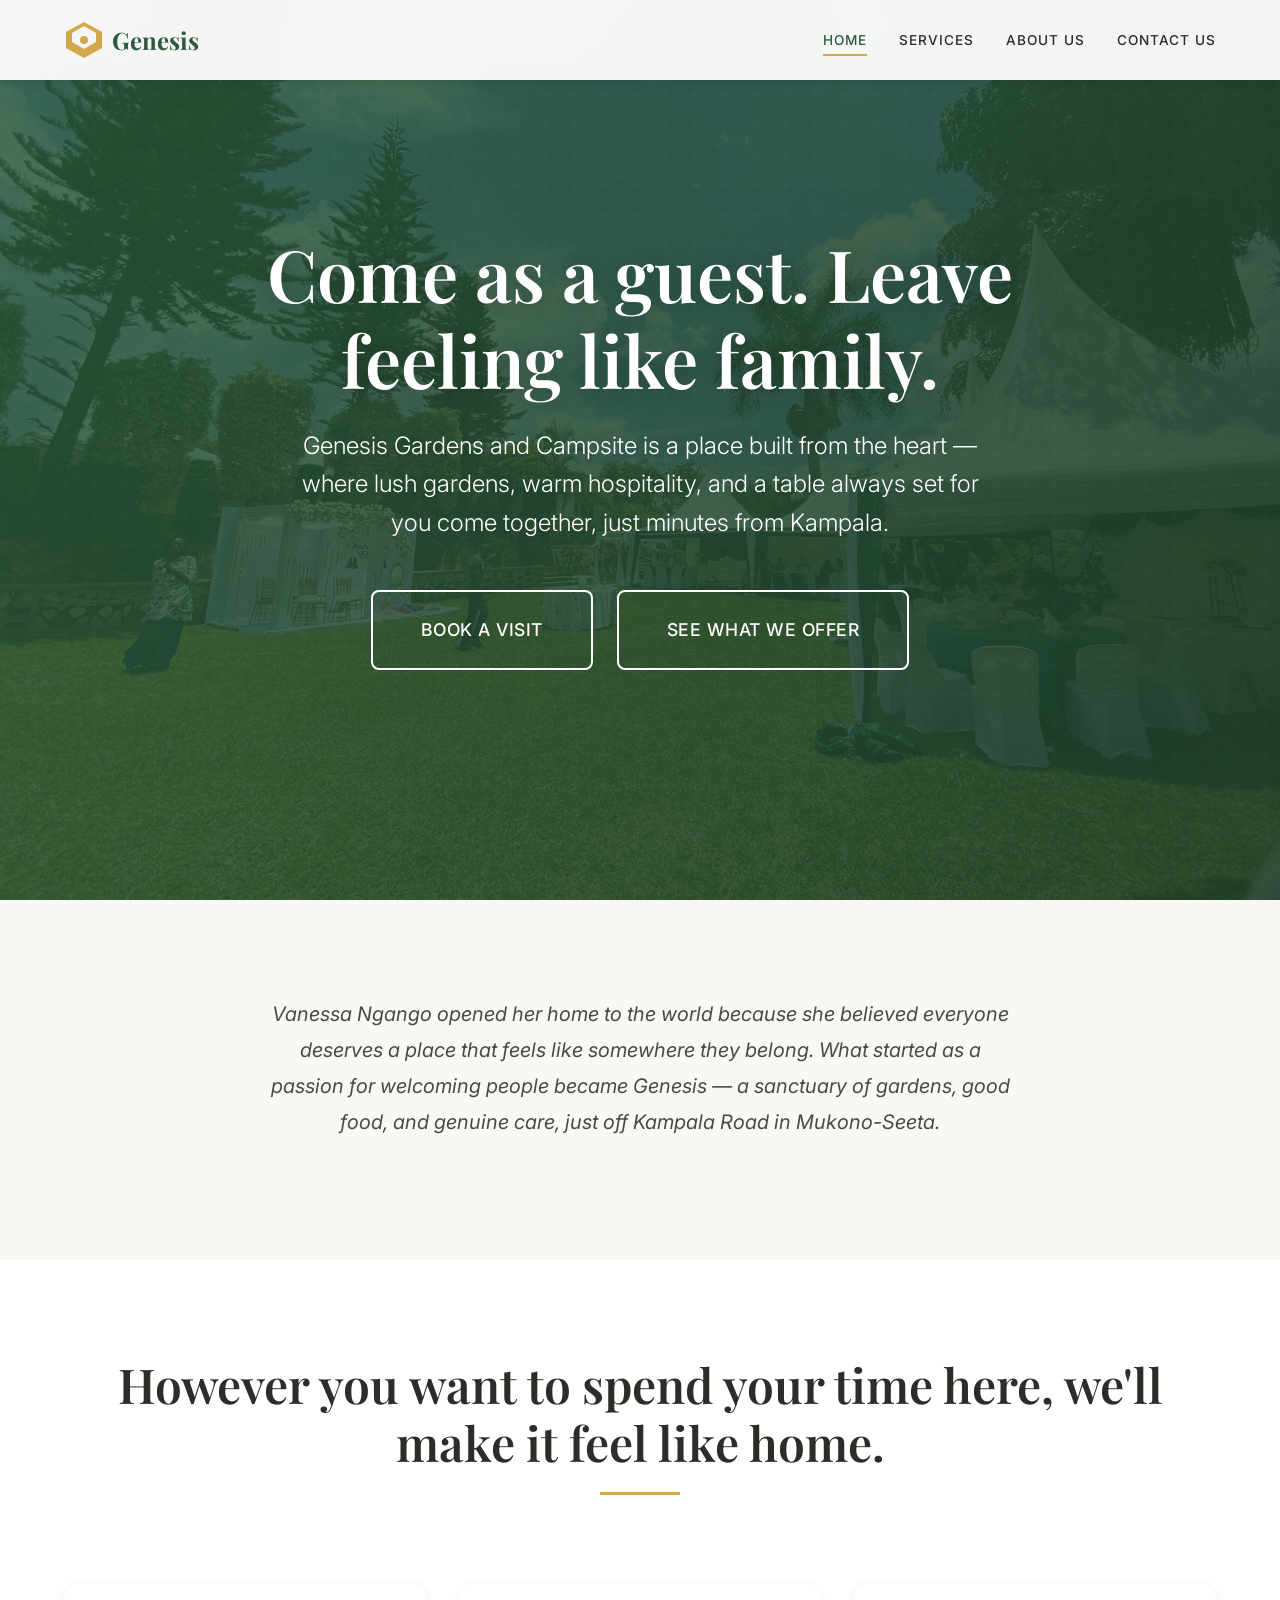
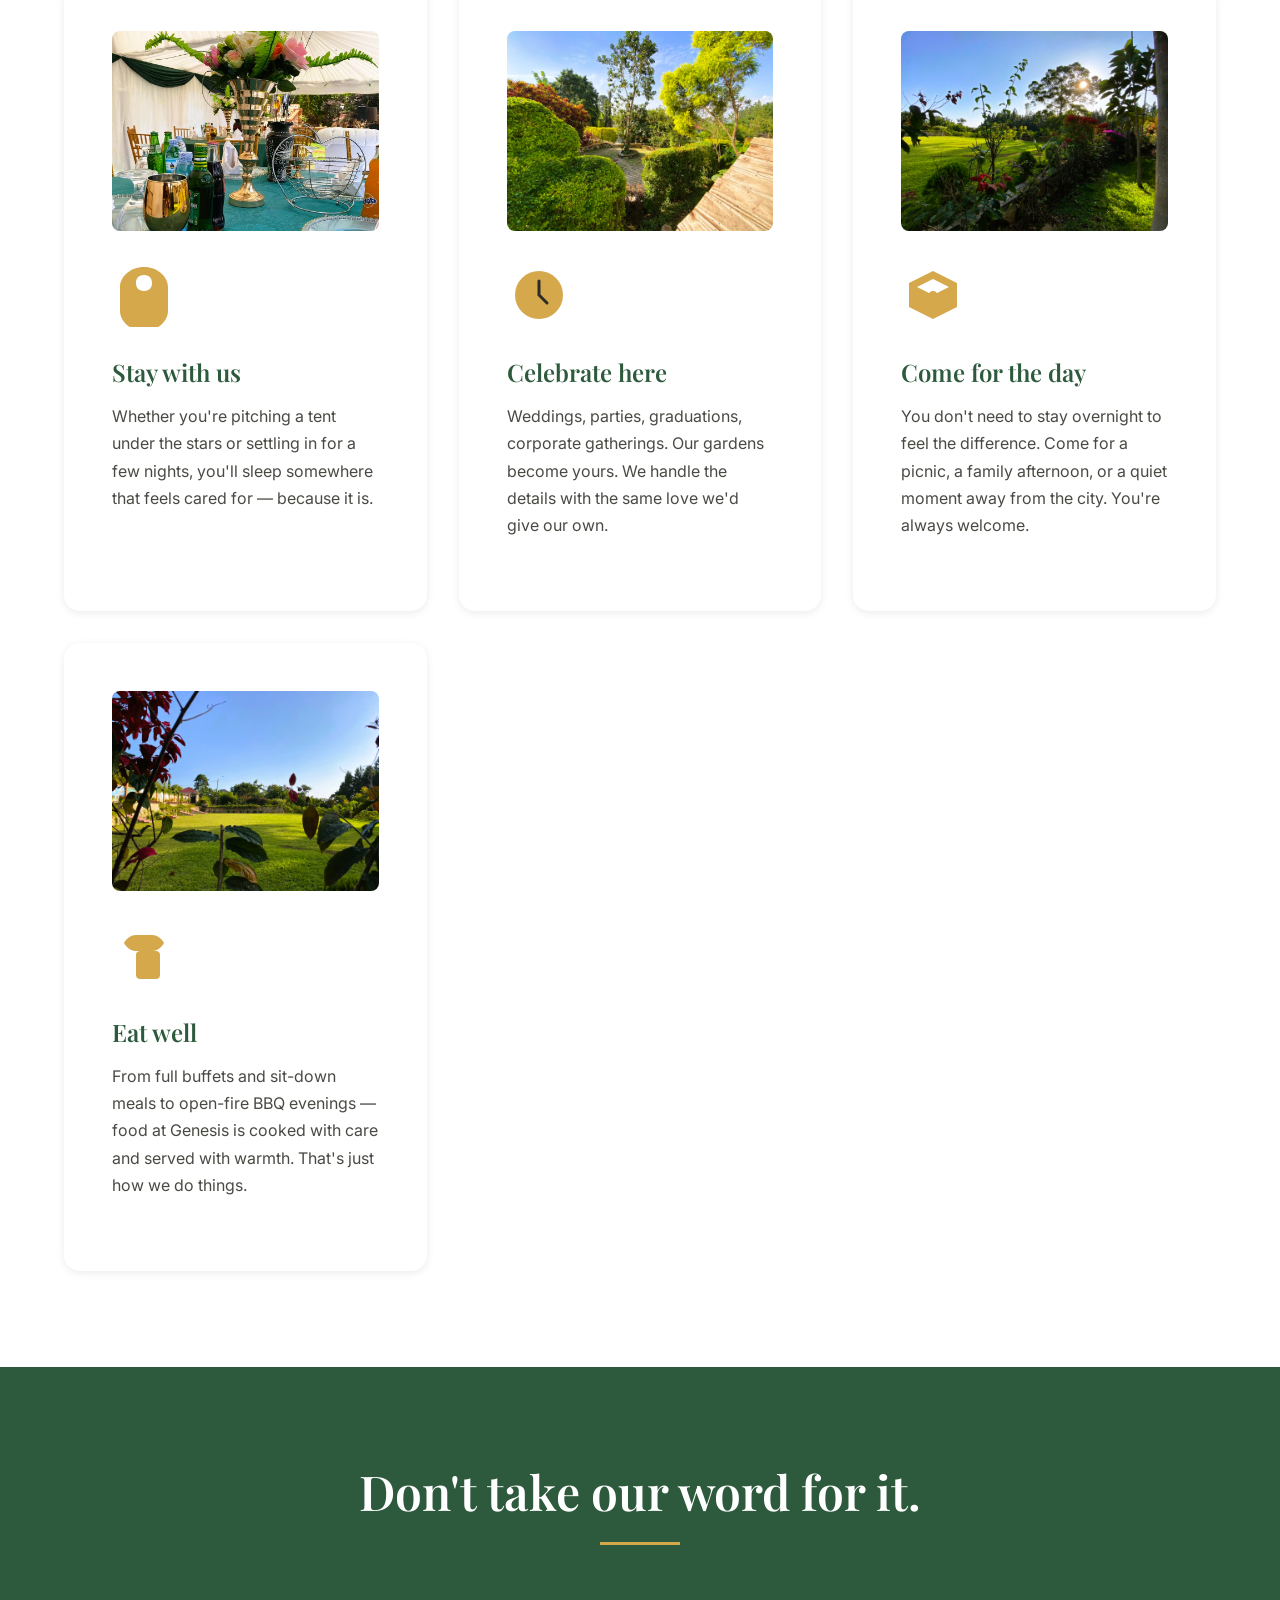
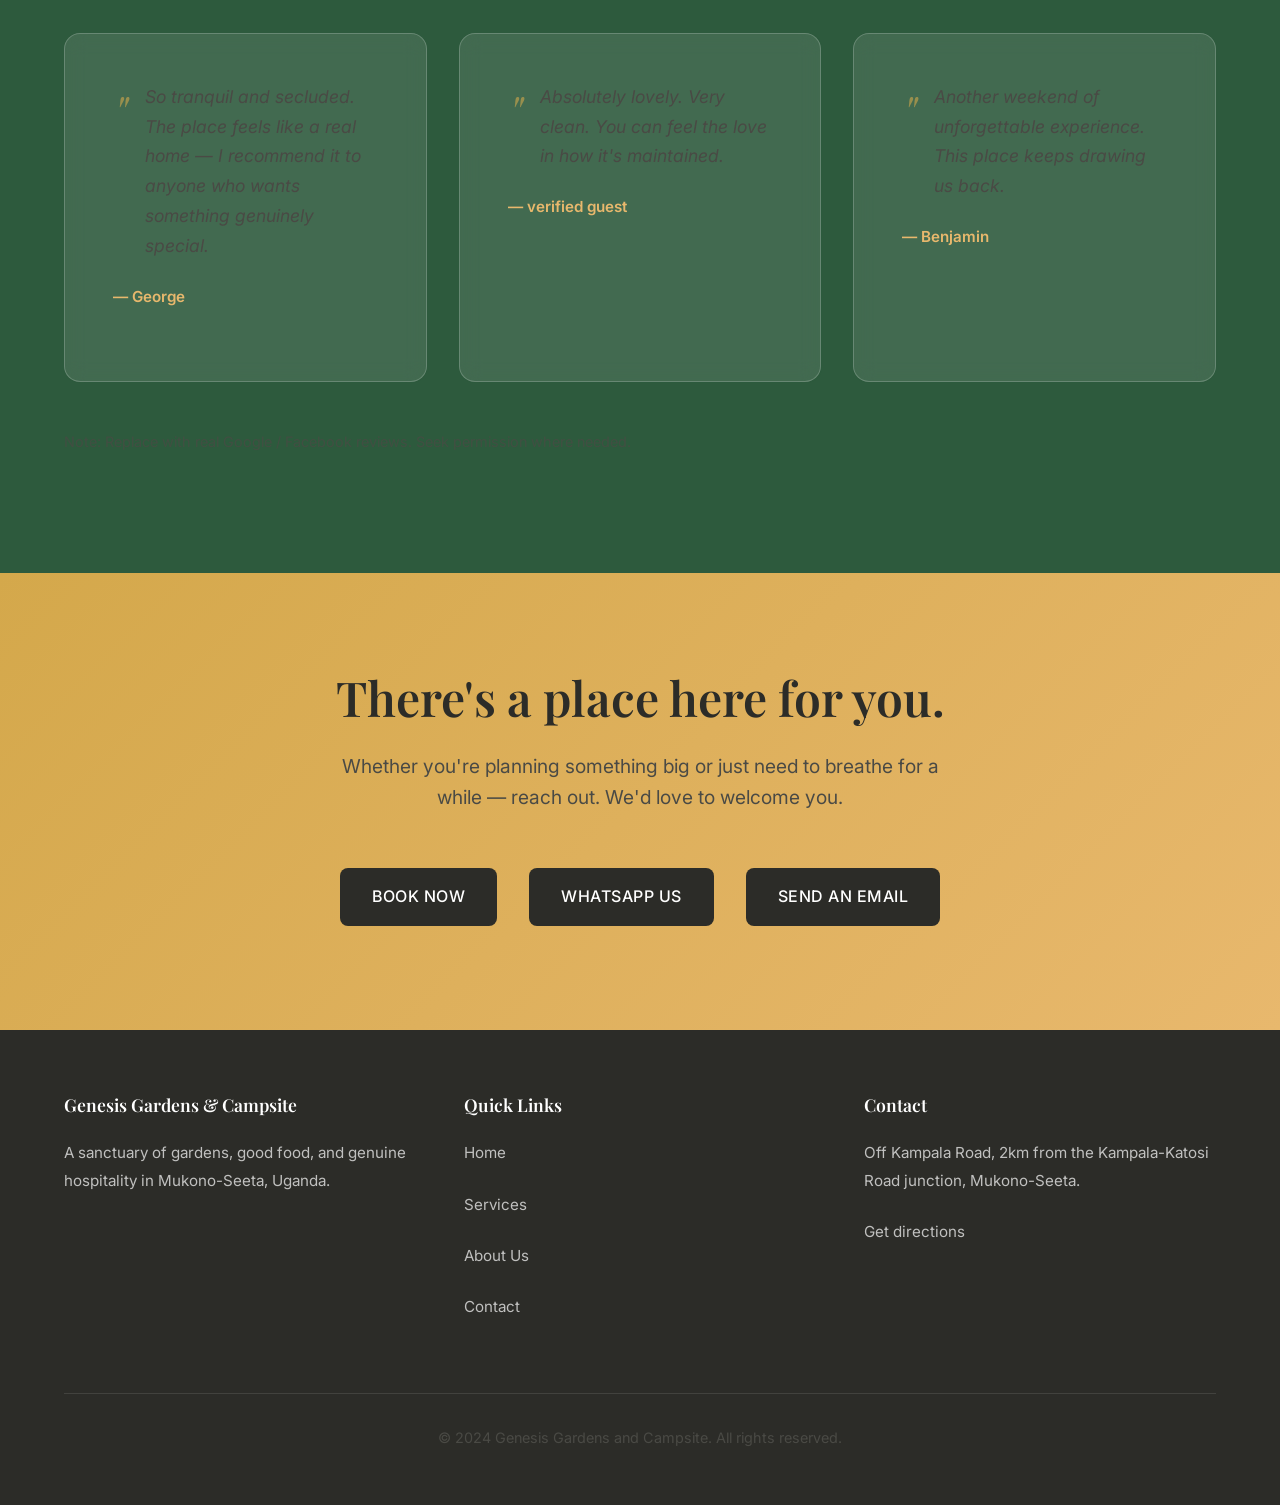
==== index.html @ 187052ef "Initial commit: Genesis Gardens website" ====
<!DOCTYPE html>
<html lang="en">
<head>
  <meta charset="UTF-8">
  <meta name="viewport" content="width=device-width, initial-scale=1.0">
  <meta name="description" content="Genesis Gardens and Campsite - A sanctuary of gardens, good food, and genuine hospitality in Mukono-Seeta, Uganda. Book camping, events, day visits, and catering.">
  <meta name="keywords" content="campsite, gardens, Uganda, Mukono, events, wedding venue, camping, day visits, catering">
  <title>Genesis Gardens and Campsite - Mukono-Seeta, Uganda</title>
  
  <!-- Google Fonts -->
  <link rel="preconnect" href="https://fonts.googleapis.com">
  <link rel="preconnect" href="https://fonts.gstatic.com" crossorigin>
  <link href="https://fonts.googleapis.com/css2?family=Inter:wght@300;400;500;600;700&family=Playfair+Display:wght@400;500;600;700&display=swap" rel="stylesheet">
  
  <!-- Stylesheets -->
  <link rel="stylesheet" href="styles.css">
</head>
<body>
  <!-- Navigation -->
  <nav class="navbar">
    <div class="container">
      <a href="index.html" class="logo">
        <svg class="logo-icon" viewBox="0 0 40 40" xmlns="http://www.w3.org/2000/svg">
          <path d="M20 2L2 12v16l18 10 18-10V12L20 2zm0 4l12 7v9l-12 7-12-7v-9l12-7z"/>
          <circle cx="20" cy="20" r="4"/>
        </svg>
        Genesis
      </a>
      
      <button class="mobile-menu-toggle" aria-label="Toggle menu">
        <span></span>
        <span></span>
        <span></span>
      </button>
      
      <ul class="nav-menu">
        <li><a href="index.html" class="nav-link active">Home</a></li>
        <li><a href="services.html" class="nav-link">Services</a></li>
        <li><a href="about.html" class="nav-link">About Us</a></li>
        <li><a href="contact.html" class="nav-link">Contact Us</a></li>
      </ul>
    </div>
  </nav>

    <!-- Hero Section -->
  <section class="hero">
    <div class="hero-bg-image" style="position: absolute; top: 0; left: 0; right: 0; bottom: 0; background: linear-gradient(135deg, rgba(45, 90, 61, 0.85) 0%, rgba(30, 61, 42, 0.9) 100%), url('WhatsApp-Image-2023-01-08-at-12.52.32.jpg') center/cover no-repeat; z-index: 0;"></div>
    <div class="hero-content">
      <h1 class="hero-headline">Come as a guest. Leave feeling like family.</h1>
      <p class="hero-subheadline">Genesis Gardens and Campsite is a place built from the heart — where lush gardens, warm hospitality, and a table always set for you come together, just minutes from Kampala.</p>
      <div class="hero-cta">
        <a href="contact.html" class="btn btn-outline btn-lg">Book a visit</a>
        <a href="services.html" class="btn btn-outline btn-lg">See what we offer</a>
      </div>
    </div>
  </section>

  <!-- About Section (Homepage One-liner) -->
  <section class="section">
    <div class="container container-narrow text-center">
      <p class="lead" style="font-size: 1.25rem; line-height: 1.8; color: var(--dark-gray); font-style: italic;">
        Vanessa Ngango opened her home to the world because she believed everyone deserves a place that feels like somewhere they belong. What started as a passion for welcoming people became Genesis — a sanctuary of gardens, good food, and genuine care, just off Kampala Road in Mukono-Seeta.
      </p>
    </div>
  </section>

  <!-- Services Snapshot -->
  <section class="section section-alt">
    <div class="container">
      <div class="section-heading">
        <h2>However you want to spend your time here, we'll make it feel like home.</h2>
      </div>
      
      <div class="services-grid" style="display: grid; grid-template-columns: repeat(auto-fit, minmax(280px, 1fr)); gap: var(--space-lg); margin-top: var(--space-2xl);">
        <!-- Service Card 1 -->
        <div class="card">
          <img src="WhatsApp-Image-2023-01-08-at-12.52.33.jpg" alt="Camping accommodation at Genesis Gardens" style="width: 100%; height: 200px; object-fit: cover; border-radius: var(--radius-md); margin-bottom: var(--space-md);">
          <svg class="card-icon" viewBox="0 0 64 64" xmlns="http://www.w3.org/2000/svg">
            <path d="M32 4C18 4 8 14 8 24v24c0 10 10 20 24 20s24-10 24-20V24c0-10-10-20-24-20zm0 8c6 0 8 4 8 8s-2 8-8 8-8-4-8-8 2-8 8-8z"/>
            <path d="M20 44h24v4H20z"/>
          </svg>
          <h3 class="card-title">Stay with us</h3>
          <p class="card-text">Whether you're pitching a tent under the stars or settling in for a few nights, you'll sleep somewhere that feels cared for — because it is.</p>
        </div>
        
        <!-- Service Card 2 -->
        <div class="card">
          <img src="WhatsApp-Image-2023-01-08-at-13.04.06.jpg" alt="Events and celebrations at Genesis Gardens" style="width: 100%; height: 200px; object-fit: cover; border-radius: var(--radius-md); margin-bottom: var(--space-md);">
          <svg class="card-icon" viewBox="0 0 64 64" xmlns="http://www.w3.org/2000/svg">
            <circle cx="32" cy="32" r="24"/>
            <path d="M32 18v14l8 8" stroke="currentColor" stroke-width="3" fill="none" stroke-linecap="round"/>
          </svg>
          <h3 class="card-title">Celebrate here</h3>
          <p class="card-text">Weddings, parties, graduations, corporate gatherings. Our gardens become yours. We handle the details with the same love we'd give our own.</p>
        </div>
        
        <!-- Service Card 3 -->
        <div class="card">
          <img src="WhatsApp-Image-2023-01-08-at-13.04.17.jpg" alt="Day visits and picnics at Genesis Gardens" style="width: 100%; height: 200px; object-fit: cover; border-radius: var(--radius-md); margin-bottom: var(--space-md);">
          <svg class="card-icon" viewBox="0 0 64 64" xmlns="http://www.w3.org/2000/svg">
            <path d="M32 8L8 20v24l24 12 24-12V20L32 8zm0 8l16 8-16 8-16-8 16-8z"/>
            <circle cx="32" cy="32" r="4"/>
          </svg>
          <h3 class="card-title">Come for the day</h3>
          <p class="card-text">You don't need to stay overnight to feel the difference. Come for a picnic, a family afternoon, or a quiet moment away from the city. You're always welcome.</p>
        </div>
        
        <!-- Service Card 4 -->
        <div class="card">
          <img src="WhatsApp-Image-2023-01-08-at-13.04.18.jpg" alt="Catering and dining at Genesis Gardens" style="width: 100%; height: 200px; object-fit: cover; border-radius: var(--radius-md); margin-bottom: var(--space-md);">
          <svg class="card-icon" viewBox="0 0 64 64" xmlns="http://www.w3.org/2000/svg">
            <path d="M40 12H24c-8 0-12 8-12 8s4 8 12 8h16c8 0 12-8 12-8s-4-8-12-8z"/>
            <path d="M24 32v20c0 4 4 4 4 4h16c4 0 4-4 4-4V32c0-4-4-4-4-4H28c-4 0-4 4-4 4z"/>
          </svg>
          <h3 class="card-title">Eat well</h3>
          <p class="card-text">From full buffets and sit-down meals to open-fire BBQ evenings — food at Genesis is cooked with care and served with warmth. That's just how we do things.</p>
        </div>
      </div>
    </div>
  </section>

  <!-- Social Proof / Testimonials -->
  <section class="section testimonials">
    <div class="container">
      <div class="section-heading">
        <h2>Don't take our word for it.</h2>
      </div>
      
      <div class="testimonials-grid">
        <div class="testimonial-card">
          <p class="testimonial-text">So tranquil and secluded. The place feels like a real home — I recommend it to anyone who wants something genuinely special.</p>
          <p class="testimonial-author">— George</p>
        </div>
        
        <div class="testimonial-card">
          <p class="testimonial-text">Absolutely lovely. Very clean. You can feel the love in how it's maintained.</p>
          <p class="testimonial-author">— verified guest</p>
        </div>
        
        <div class="testimonial-card">
          <p class="testimonial-text">Another weekend of unforgettable experience. This place keeps drawing us back.</p>
          <p class="testimonial-author">— Benjamin</p>
        </div>
      </div>
      
      <p style="margin-top: var(--space-xl); font-size: 0.9rem; opacity: 0.7;">Note: Replace with real Google / Facebook reviews. Seek permission where needed.</p>
    </div>
  </section>

  <!-- Bottom CTA -->
  <section class="cta-banner">
    <div class="container container-narrow">
      <h2>There's a place here for you.</h2>
      <p>Whether you're planning something big or just need to breathe for a while — reach out. We'd love to welcome you.</p>
      <div class="btn-group">
        <a href="contact.html" class="btn">Book now</a>
        <a href="contact.html" class="btn">WhatsApp us</a>
        <a href="contact.html" class="btn">Send an email</a>
      </div>
    </div>
  </section>

  <!-- Footer -->
  <footer class="footer">
    <div class="container">
      <div class="footer-content">
        <div class="footer-section">
          <h4>Genesis Gardens & Campsite</h4>
          <p>A sanctuary of gardens, good food, and genuine hospitality in Mukono-Seeta, Uganda.</p>
        </div>
        
        <div class="footer-section">
          <h4>Quick Links</h4>
          <p><a href="index.html">Home</a></p>
          <p><a href="services.html">Services</a></p>
          <p><a href="about.html">About Us</a></p>
          <p><a href="contact.html">Contact</a></p>
        </div>
        
        <div class="footer-section">
          <h4>Contact</h4>
          <p>Off Kampala Road, 2km from the Kampala-Katosi Road junction, Mukono-Seeta.</p>
          <p><a href="contact.html">Get directions</a></p>
        </div>
      </div>
      
      <div class="footer-bottom">
        <p>&copy; 2024 Genesis Gardens and Campsite. All rights reserved.</p>
      </div>
    </div>
  </footer>

  <!-- JavaScript -->
  <script src="script.js"></script>
</body>
</html>
---- styles.css ----
/* ==========================================
   GENESIS GARDENS & CAMPSITE
   Main Stylesheet - Nature-Inspired Design
   ========================================== */

/* CSS Variables - Design System */
:root {
  /* Primary Colors - Nature Palette */
  --primary-green: #2d5a3d;
  --primary-green-light: #3a7a52;
  --primary-green-dark: #1e3d2a;
  --accent-gold: #d4a84b;
  --accent-warm: #e8b86d;
  --accent-cream: #f5f0e8;
  
  /* Neutrals */
  --white: #ffffff;
  --off-white: #faf8f5;
  --light-gray: #e8e4df;
  --medium-gray: #9a9590;
  --dark-gray: #4a4a45;
  --charcoal: #2c2c28;
  --black: #1a1a18;
  
  /* Typography */
  --font-primary: 'Playfair Display', Georgia, serif;
  --font-secondary: 'Inter', -apple-system, sans-serif;
  
  /* Spacing */
  --space-xs: 0.5rem;
  --space-sm: 1rem;
  --space-md: 1.5rem;
  --space-lg: 2rem;
  --space-xl: 3rem;
  --space-2xl: 4rem;
  --space-3xl: 6rem;
  
  /* Transitions */
  --transition-fast: 0.2s ease;
  --transition-normal: 0.3s ease;
  --transition-slow: 0.5s ease;
  
  /* Shadows */
  --shadow-sm: 0 2px 8px rgba(0,0,0,0.08);
  --shadow-md: 0 4px 20px rgba(0,0,0,0.1);
  --shadow-lg: 0 8px 40px rgba(0,0,0,0.12);
  
  /* Border Radius */
  --radius-sm: 4px;
  --radius-md: 8px;
  --radius-lg: 16px;
  --radius-xl: 24px;
}

/* Reset & Base Styles */
*, *::before, *::after {
  box-sizing: border-box;
  margin: 0;
  padding: 0;
}

html {
  scroll-behavior: smooth;
  font-size: 16px;
}

body {
  font-family: var(--font-secondary);
  font-weight: 400;
  line-height: 1.6;
  color: var(--charcoal);
  background-color: var(--off-white);
  overflow-x: hidden;
}

/* Typography */
h1, h2, h3, h4, h5, h6 {
  font-family: var(--font-primary);
  font-weight: 600;
  line-height: 1.2;
  color: var(--charcoal);
  margin-bottom: var(--space-md);
}

h1 { font-size: clamp(2.5rem, 5vw, 4rem); }
h2 { font-size: clamp(2rem, 4vw, 3rem); }
h3 { font-size: clamp(1.5rem, 3vw, 2rem); }
h4 { font-size: 1.25rem; }

p {
  margin-bottom: var(--space-md);
  color: var(--dark-gray);
}

a {
  color: var(--primary-green);
  text-decoration: none;
  transition: color var(--transition-fast);
}

a:hover {
  color: var(--primary-green-light);
}

/* Image Styles */
.service-img {
  width: 100%;
  height: 300px;
  object-fit: cover;
  border-radius: var(--radius-lg);
  margin-bottom: var(--space-lg);
}

/* Utility Classes */
.container {
  width: 100%;
  max-width: 1200px;
  margin: 0 auto;
  padding: 0 var(--space-md);
}

.margin-top-lg {
  margin-top: var(--space-lg);
}

.container-narrow {
  max-width: 800px;
}

.text-center { text-align: center; }
.text-left { text-align: left; }
.text-right { text-align: right; }

/* Buttons */
.btn {
  display: inline-flex;
  align-items: center;
  justify-content: center;
  padding: var(--space-sm) var(--space-lg);
  font-family: var(--font-secondary);
  font-size: 1rem;
  font-weight: 500;
  text-transform: uppercase;
  letter-spacing: 0.5px;
  border: none;
  border-radius: var(--radius-md);
  cursor: pointer;
  transition: all var(--transition-normal);
  text-decoration: none;
}

.btn-primary {
  background: var(--primary-green);
  color: var(--white);
}

.btn-primary:hover {
  background: var(--primary-green-light);
  transform: translateY(-2px);
  box-shadow: var(--shadow-md);
}

.btn-secondary {
  background: transparent;
  color: var(--primary-green);
  border: 2px solid var(--primary-green);
}

.btn-secondary:hover {
  background: var(--primary-green);
  color: var(--white);
}

.btn-outline {
  background: transparent;
  color: var(--white);
  border: 2px solid var(--white);
}

.btn-outline:hover {
  background: var(--white);
  color: var(--primary-green);
}

.btn-lg {
  padding: var(--space-md) var(--space-xl);
  font-size: 1.1rem;
}

.btn-group {
  display: flex;
  gap: var(--space-sm);
  flex-wrap: wrap;
  justify-content: center;
}

/* Navigation */
.navbar {
  position: fixed;
  top: 0;
  left: 0;
  right: 0;
  z-index: 1000;
  background: rgba(255, 255, 255, 0.95);
  backdrop-filter: blur(10px);
  -webkit-backdrop-filter: blur(10px);
  box-shadow: var(--shadow-sm);
  transition: all var(--transition-normal);
}

.navbar.scrolled {
  box-shadow: var(--shadow-md);
}

.navbar .container {
  display: flex;
  align-items: center;
  justify-content: space-between;
  height: 80px;
}

.logo {
  font-family: var(--font-primary);
  font-size: 1.5rem;
  font-weight: 700;
  color: var(--primary-green);
  text-decoration: none;
  display: flex;
  align-items: center;
  gap: var(--space-xs);
}

.logo-icon {
  width: 40px;
  height: 40px;
  fill: var(--accent-gold);
}

.nav-menu {
  display: flex;
  list-style: none;
  gap: var(--space-lg);
}

.nav-link {
  font-weight: 500;
  color: var(--charcoal);
  text-transform: uppercase;
  font-size: 0.85rem;
  letter-spacing: 1px;
  padding: var(--space-xs) 0;
  position: relative;
  transition: color var(--transition-fast);
}

.nav-link::after {
  content: '';
  position: absolute;
  bottom: 0;
  left: 0;
  width: 0;
  height: 2px;
  background: var(--accent-gold);
  transition: width var(--transition-normal);
}

.nav-link:hover,
.nav-link.active {
  color: var(--primary-green);
}

.nav-link:hover::after,
.nav-link.active::after {
  width: 100%;
}

.mobile-menu-toggle {
  display: none;
  flex-direction: column;
  gap: 5px;
  background: none;
  border: none;
  cursor: pointer;
  padding: var(--space-xs);
}

.mobile-menu-toggle span {
  width: 25px;
  height: 2px;
  background: var(--charcoal);
  transition: all var(--transition-fast);
}

/* Hero Section */
.hero {
  position: relative;
  min-height: 100vh;
  display: flex;
  align-items: center;
  justify-content: center;
  background: linear-gradient(135deg, var(--primary-green-dark) 0%, var(--primary-green) 50%, var(--primary-green-light) 100%);
  overflow: hidden;
}

.hero::before {
  content: '';
  position: absolute;
  top: 0;
  left: 0;
  right: 0;
  bottom: 0;
  background-image: url("data:image/svg+xml,%3Csvg width='60' height='60' viewBox='0 0 60 60' xmlns='http://www.w3.org/2000/svg'%3E%3Cg fill='none' fill-rule='evenodd'%3E%3Cg fill='%23ffffff' fill-opacity='0.05'%3E%3Cpath d='M36 34v-4h-2v4h-4v2h4v4h2v-4h4v-2h-4zm0-30V0h-2v4h-4v2h4v4h2V6h4V4h-4zM6 34v-4H4v4H0v2h4v4h2v-4h4v-2H6zM6 4V0H4v4H0v2h4v4h2V6h4V4H6z'/%3E%3C/g%3E%3C/g%3E%3C/svg%3E");
  opacity: 0.3;
  z-index: 1;
}

.hero-bg-image {
  position: absolute;
  top: 0;
  left: 0;
  right: 0;
  bottom: 0;
  background-size: cover;
  background-position: center;
  background-repeat: no-repeat;
  z-index: 0;
}

.hero-content {
  position: relative;
  z-index: 2;
  text-align: center;
  color: var(--white);
  padding: var(--space-lg);
  max-width: 900px;
}

.hero-headline {
  font-size: clamp(2.5rem, 6vw, 4.5rem);
  margin-bottom: var(--space-md);
  text-shadow: 0 2px 20px rgba(0,0,0,0.2);
  animation: fadeInUp 0.8s ease-out;
  color: var(--white);
}

.hero-subheadline {
  font-size: clamp(1.1rem, 2vw, 1.5rem);
  font-weight: 300;
  max-width: 700px;
  margin: 0 auto var(--space-xl);
  line-height: 1.6;
  opacity: 0.95;
  animation: fadeInUp 0.8s ease-out 0.2s both;
  color: var(--white);
}

.hero-cta {
  display: flex;
  gap: var(--space-md);
  justify-content: center;
  flex-wrap: wrap;
  animation: fadeInUp 0.8s ease-out 0.4s both;
}

/* Section Styles */
.section {
  padding: var(--space-3xl) 0;
}

.section-alt {
  background: var(--white);
}

.section-heading {
  text-align: center;
  margin-bottom: var(--space-2xl);
  position: relative;
}

.section-heading h2 {
  display: inline-block;
  position: relative;
  padding-bottom: var(--space-md);
}

.section-heading h2::after {
  content: '';
  position: absolute;
  bottom: 0;
  left: 50%;
  transform: translateX(-50%);
  width: 80px;
  height: 3px;
  background: var(--accent-gold);
}

/* Cards */
.card {
  background: var(--white);
  border-radius: var(--radius-lg);
  padding: var(--space-xl);
  box-shadow: var(--shadow-sm);
  transition: all var(--transition-normal);
  height: 100%;
}

.card-narrow {
  max-width: 900px;
  margin: 0 auto;
}

.card:hover {
  transform: translateY(-8px);
  box-shadow: var(--shadow-lg);
}

.card-icon {
  width: 64px;
  height: 64px;
  margin-bottom: var(--space-md);
  fill: var(--accent-gold);
}

.card-title {
  font-size: 1.5rem;
  margin-bottom: var(--space-sm);
  color: var(--primary-green);
}

.card-text {
  color: var(--dark-gray);
  line-height: 1.7;
}

/* Testimonials */
.testimonials {
  background: var(--primary-green);
  color: var(--white);
}

.testimonials .section-heading h2 {
  color: var(--white);
}

.testimonials-grid {
  display: grid;
  grid-template-columns: repeat(auto-fit, minmax(300px, 1fr));
  gap: var(--space-lg);
  margin-top: var(--space-2xl);
}

.testimonial-card {
  background: rgba(255, 255, 255, 0.1);
  backdrop-filter: blur(10px);
  -webkit-backdrop-filter: blur(10px);
  border: 1px solid rgba(255, 255, 255, 0.2);
  border-radius: var(--radius-lg);
  padding: var(--space-xl);
  color: var(--white);
}

.testimonial-text {
  font-size: 1.1rem;
  font-style: italic;
  line-height: 1.7;
  margin-bottom: var(--space-md);
  position: relative;
  padding-left: var(--space-lg);
}

.testimonial-text::before {
  content: '"';
  position: absolute;
  left: 0;
  top: -10px;
  font-size: 3rem;
  font-family: var(--font-primary);
  color: var(--accent-gold);
  opacity: 0.6;
}

.testimonial-author {
  font-weight: 600;
  color: var(--accent-warm);
  font-size: 0.95rem;
}

/* CTA Banner */
.cta-banner {
  background: linear-gradient(135deg, var(--accent-gold) 0%, var(--accent-warm) 100%);
  color: var(--charcoal);
  text-align: center;
  padding: var(--space-3xl) 0;
}

.cta-banner h2 {
  color: var(--charcoal);
  margin-bottom: var(--space-md);
}

.cta-banner p {
  font-size: 1.2rem;
  max-width: 600px;
  margin: 0 auto var(--space-xl);
  color: var(--dark-gray);
}

.cta-banner .btn {
  background: var(--charcoal);
  color: var(--white);
  margin: var(--space-xs);
}

.cta-banner .btn:hover {
  background: var(--black);
}

/* Service Detail Page */
.service-hero {
  background: var(--primary-green);
  color: var(--white);
  padding: var(--space-3xl) 0;
  text-align: center;
}

.service-hero h1 {
  color: var(--white);
  margin-bottom: var(--space-md);
}

.service-hero p {
  color: rgba(255, 255, 255, 0.9);
  font-size: 1.2rem;
  max-width: 700px;
  margin: 0 auto;
}

.service-content {
  padding: var(--space-3xl) 0;
}

.service-section {
  margin-bottom: var(--space-3xl);
}

.service-section h3 {
  color: var(--primary-green);
  margin-bottom: var(--space-lg);
  position: relative;
  padding-left: var(--space-lg);
}

.service-section h3::before {
  content: '';
  position: absolute;
  left: 0;
  top: 50%;
  transform: translateY(-50%);
  width: 4px;
  height: 100%;
  background: var(--accent-gold);
  border-radius: 2px;
}

.feature-list {
  list-style: none;
  display: grid;
  grid-template-columns: repeat(auto-fit, minmax(250px, 1fr));
  gap: var(--space-md);
  margin-top: var(--space-lg);
}

.feature-list li {
  display: flex;
  align-items: center;
  gap: var(--space-sm);
  color: var(--dark-gray);
}

.feature-list li::before {
  content: '✓';
  display: flex;
  align-items: center;
  justify-content: center;
  width: 24px;
  height: 24px;
  background: var(--accent-gold);
  color: var(--white);
  border-radius: 50%;
  font-size: 0.8rem;
  font-weight: bold;
  flex-shrink: 0;
}

/* About Page */
.about-hero {
  background: var(--primary-green);
  color: var(--white);
  padding: var(--space-3xl) 0;
  text-align: center;
}

.about-hero h1 {
  color: var(--white);
  margin-bottom: var(--space-lg);
}

.origin-story {
  padding: var(--space-3xl) 0;
  max-width: 800px;
  margin: 0 auto;
}

.origin-story p {
  font-size: 1.1rem;
  line-height: 1.8;
  color: var(--dark-gray);
}

.values-section {
  background: var(--white);
  padding: var(--space-3xl) 0;
}

.values-grid {
  display: grid;
  grid-template-columns: repeat(auto-fit, minmax(280px, 1fr));
  gap: var(--space-xl);
  margin-top: var(--space-2xl);
}

.value-card {
  text-align: center;
  padding: var(--space-xl);
}

.value-icon {
  width: 80px;
  height: 80px;
  margin: 0 auto var(--space-md);
  fill: var(--accent-gold);
}

.value-card h3 {
  color: var(--primary-green);
  margin-bottom: var(--space-sm);
}

/* Contact Page */
.contact-hero {
  background: var(--primary-green);
  color: var(--white);
  padding: var(--space-3xl) 0;
  text-align: center;
}

.contact-content {
  padding: var(--space-3xl) 0;
}

.contact-grid {
  display: grid;
  grid-template-columns: repeat(auto-fit, minmax(250px, 1fr));
  gap: var(--space-lg);
  margin-bottom: var(--space-3xl);
}

.contact-card {
  background: var(--white);
  padding: var(--space-xl);
  border-radius: var(--radius-lg);
  text-align: center;
  box-shadow: var(--shadow-sm);
  transition: all var(--transition-normal);
}

.contact-card:hover {
  transform: translateY(-4px);
  box-shadow: var(--shadow-md);
}

.contact-icon {
  width: 48px;
  height: 48px;
  margin-bottom: var(--space-md);
  fill: var(--primary-green);
}

.contact-card h4 {
  margin-bottom: var(--space-xs);
  color: var(--charcoal);
}

.contact-card p {
  color: var(--dark-gray);
  margin-bottom: 0;
}

.contact-card a {
  color: var(--primary-green);
  font-weight: 500;
}

/* Form Styles */
.contact-form {
  background: var(--white);
  padding: var(--space-2xl);
  border-radius: var(--radius-lg);
  box-shadow: var(--shadow-md);
  max-width: 700px;
  margin: 0 auto;
}

.form-group {
  margin-bottom: var(--space-lg);
}

.form-label {
  display: block;
  margin-bottom: var(--space-xs);
  font-weight: 500;
  color: var(--charcoal);
}

.form-input,
.form-textarea,
.form-select {
  width: 100%;
  padding: var(--space-sm) var(--space-md);
  border: 2px solid var(--light-gray);
  border-radius: var(--radius-md);
  font-family: var(--font-secondary);
  font-size: 1rem;
  transition: all var(--transition-fast);
  background: var(--white);
}

.form-input:focus,
.form-textarea:focus,
.form-select:focus {
  outline: none;
  border-color: var(--primary-green);
  box-shadow: 0 0 0 3px rgba(45, 90, 61, 0.1);
}

.form-textarea {
  resize: vertical;
  min-height: 120px;
}

.form-select {
  cursor: pointer;
}

.form-submit {
  width: 100%;
  padding: var(--space-md);
  font-size: 1.1rem;
}

/* Footer */
.footer {
  background: var(--charcoal);
  color: var(--white);
  padding: var(--space-2xl) 0 var(--space-lg);
}

.footer-content {
  display: grid;
  grid-template-columns: repeat(auto-fit, minmax(200px, 1fr));
  gap: var(--space-xl);
  margin-bottom: var(--space-xl);
}

.footer-section h4 {
  color: var(--white);
  margin-bottom: var(--space-md);
  font-size: 1.1rem;
}

.footer-section p,
.footer-section a {
  color: rgba(255, 255, 255, 0.7);
  font-size: 0.95rem;
  line-height: 1.8;
}

.footer-section a:hover {
  color: var(--accent-warm);
}

.footer-bottom {
  text-align: center;
  padding-top: var(--space-lg);
  border-top: 1px solid rgba(255, 255, 255, 0.1);
  color: rgba(255, 255, 255, 0.5);
  font-size: 0.9rem;
}

/* Animations */
@keyframes fadeInUp {
  from {
    opacity: 0;
    transform: translateY(30px);
  }
  to {
    opacity: 1;
    transform: translateY(0);
  }
}

@keyframes fadeIn {
  from { opacity: 0; }
  to { opacity: 1; }
}

.fade-in {
  animation: fadeIn 0.6s ease-out;
}

/* Responsive Design */
@media (max-width: 768px) {
  .mobile-menu-toggle {
    display: flex;
  }
  
  .nav-menu {
    position: fixed;
    top: 80px;
    left: 0;
    right: 0;
    background: var(--white);
    flex-direction: column;
    padding: var(--space-lg);
    gap: var(--space-md);
    box-shadow: var(--shadow-lg);
    transform: translateY(-100%);
    opacity: 0;
    visibility: hidden;
    transition: all var(--transition-normal);
  }
  
  .nav-menu.active {
    transform: translateY(0);
    opacity: 1;
    visibility: visible;
  }
  
  .hero-cta {
    flex-direction: column;
    align-items: center;
  }
  
  .btn-group {
    flex-direction: column;
    width: 100%;
  }
  
  .btn-group .btn {
    width: 100%;
  }
  
  .section {
    padding: var(--space-2xl) 0;
  }
  
  .contact-form {
    padding: var(--space-lg);
  }
}

@media (max-width: 480px) {
  :root {
    --space-lg: 1.5rem;
    --space-xl: 2rem;
    --space-2xl: 2.5rem;
    --space-3xl: 3rem;
  }
  
  .hero-headline {
    font-size: 2rem;
  }
  
  .card {
    padding: var(--space-lg);
  }
}

/* Smooth Scrolling for anchor links */
html {
  scroll-padding-top: 80px;
}

/* Card Images */
.card img {
  transition: transform var(--transition-normal);
}

.card:hover img {
  transform: scale(1.05);
}

/* Section Dividers */
.section-divider {
  height: 100px;
  background: linear-gradient(135deg, var(--primary-green) 0%, var(--accent-gold) 100%);
  position: relative;
}

/* Image Overlays */
.img-overlay {
  position: relative;
}

.img-overlay::after {
  content: '';
  position: absolute;
  bottom: 0;
  left: 0;
  right: 0;
  height: 50%;
  background: linear-gradient(transparent, rgba(0,0,0,0.3));
  pointer-events: none;
  border-radius: var(--radius-lg);
}

/* Lead text */
.lead {
  font-size: 1.25rem;
  line-height: 1.8;
  color: var(--dark-gray);
}

/* Responsive images */
@media (max-width: 768px) {
  .card img {
    height: 200px;
  }
  
  .service-content .card img {
    height: 250px;
  }
}
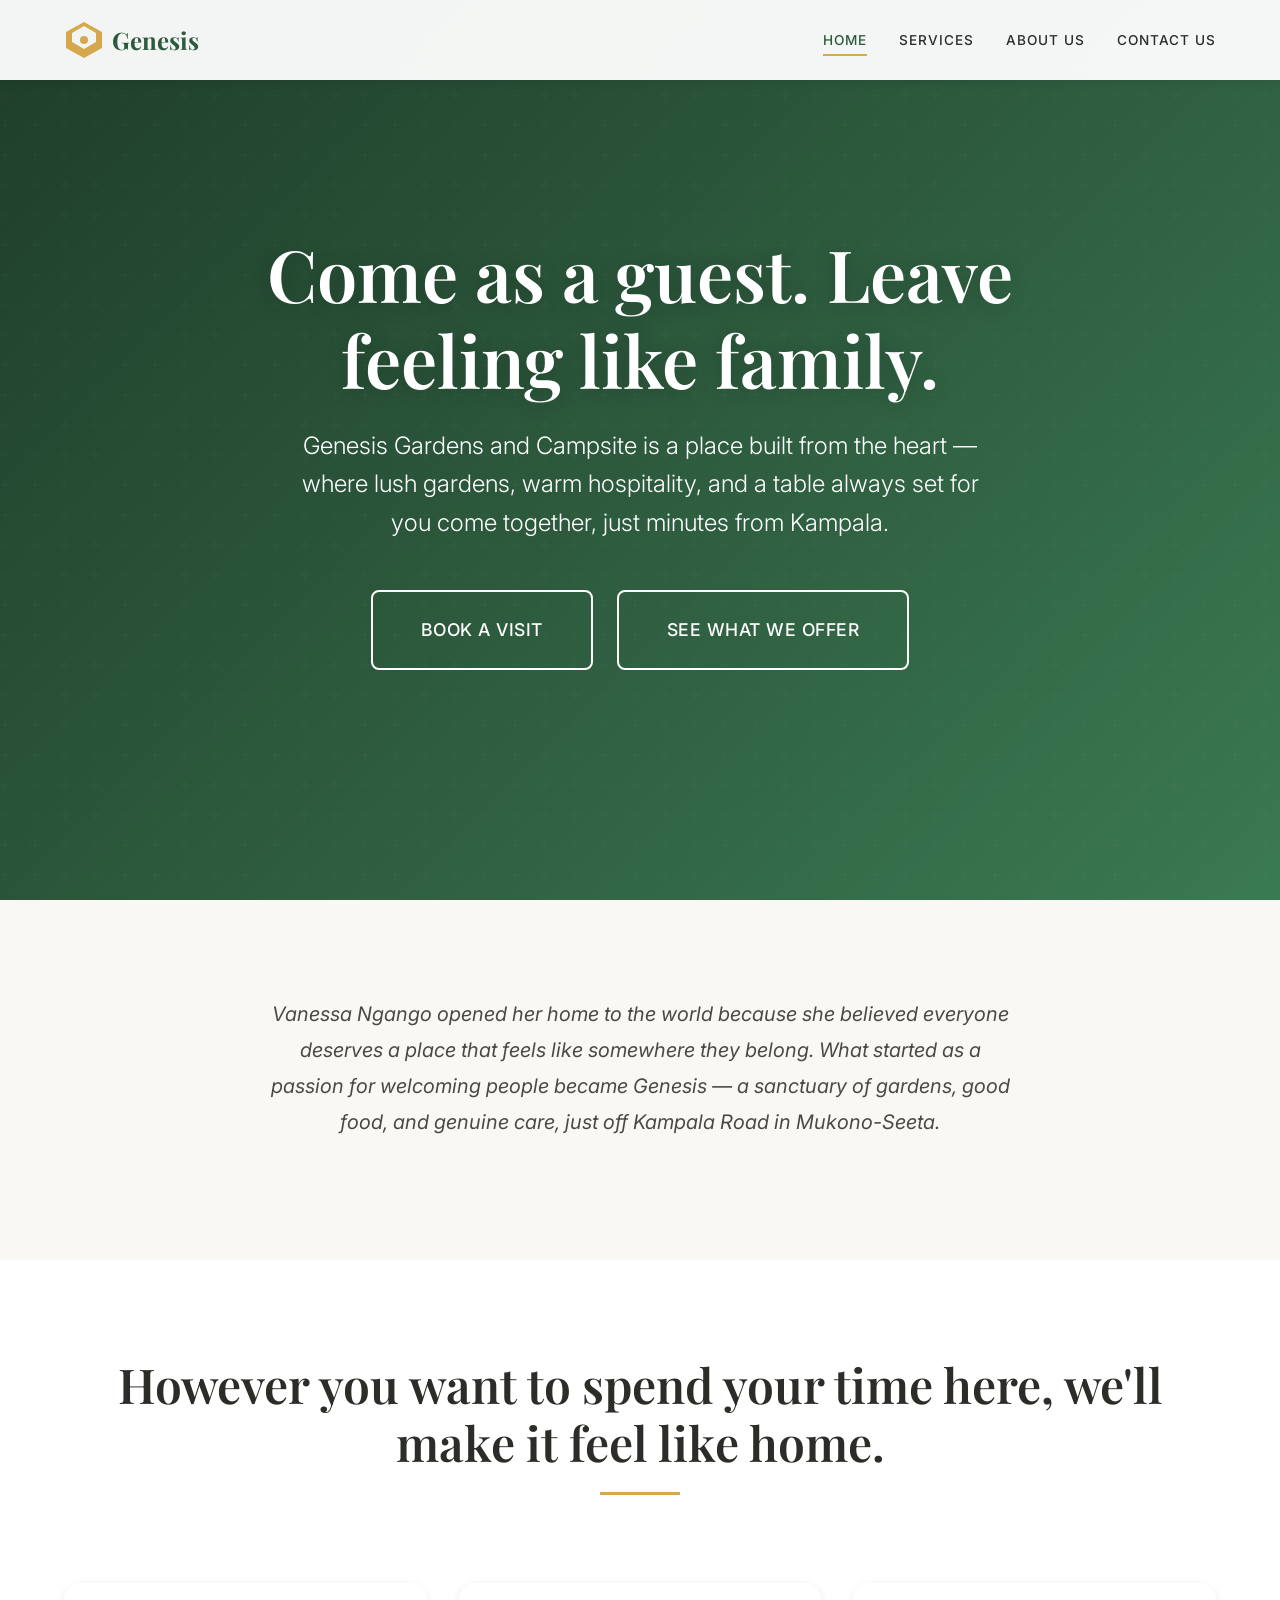
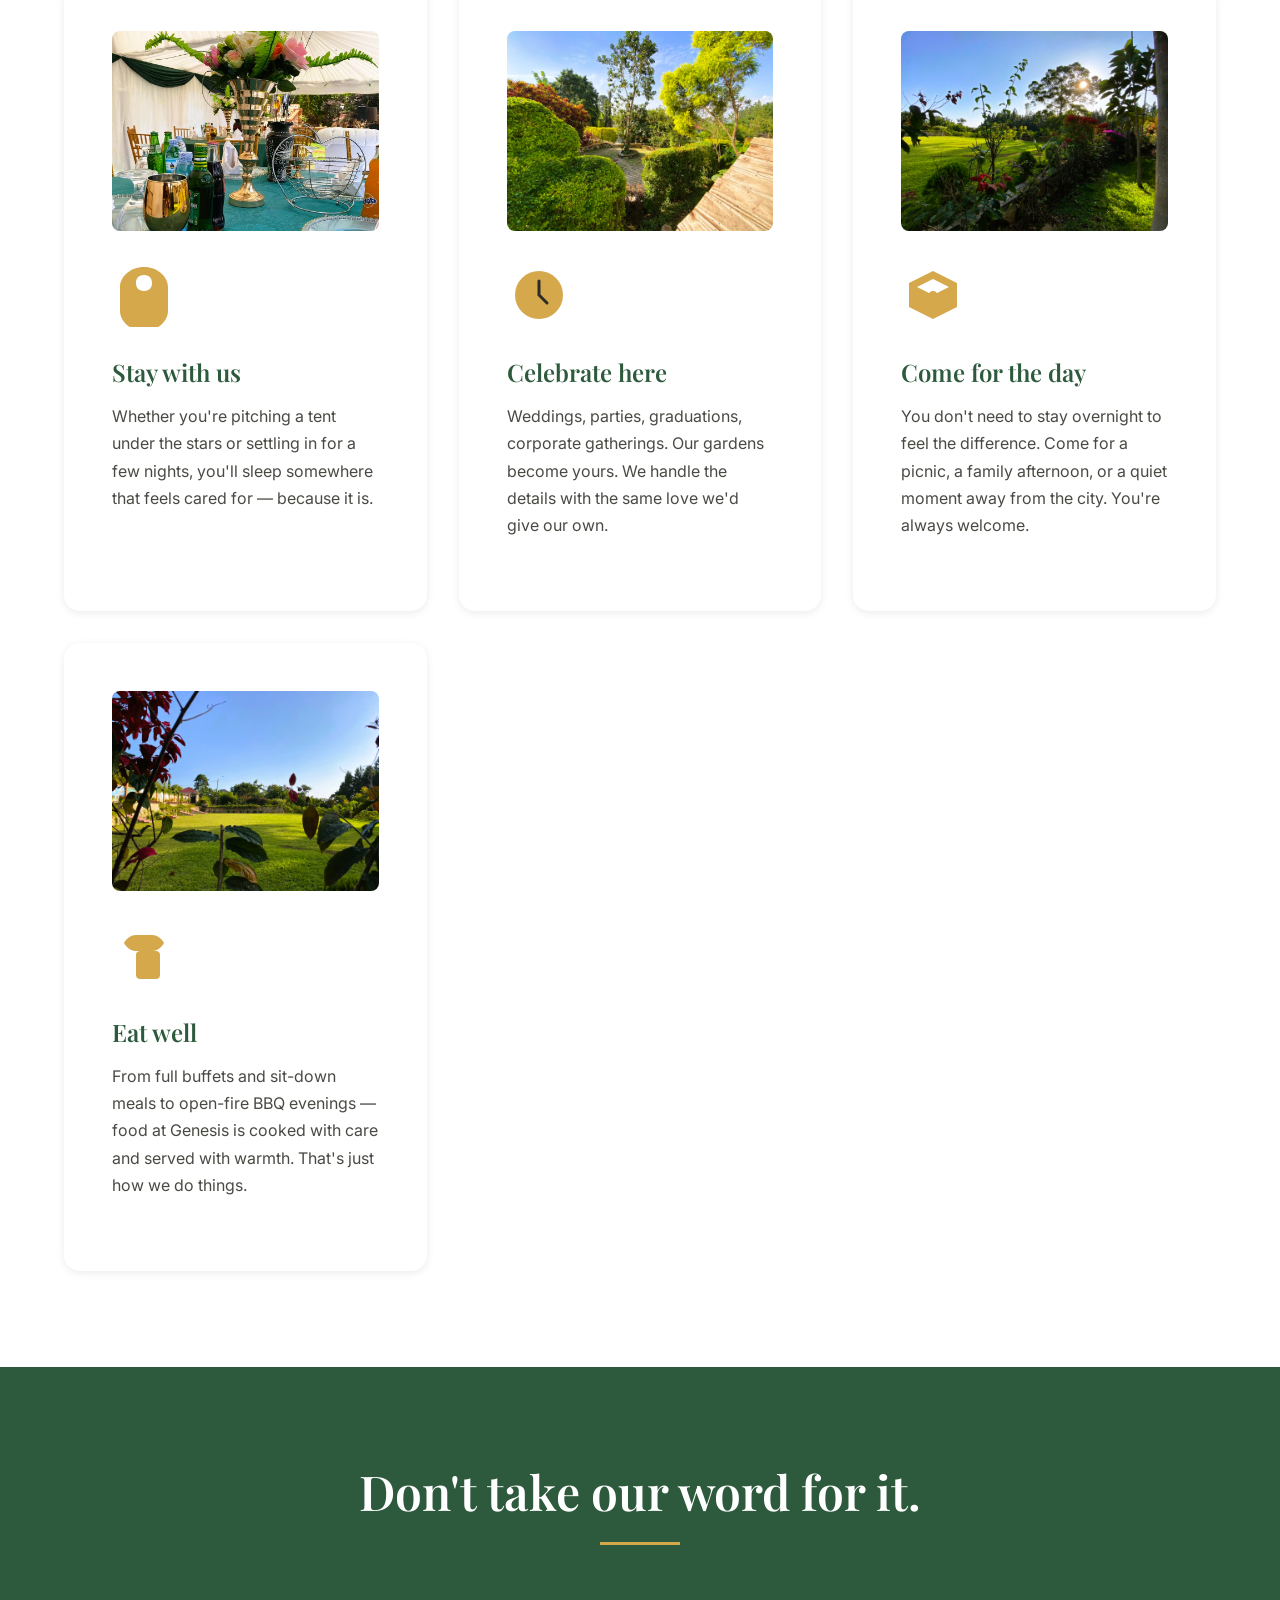
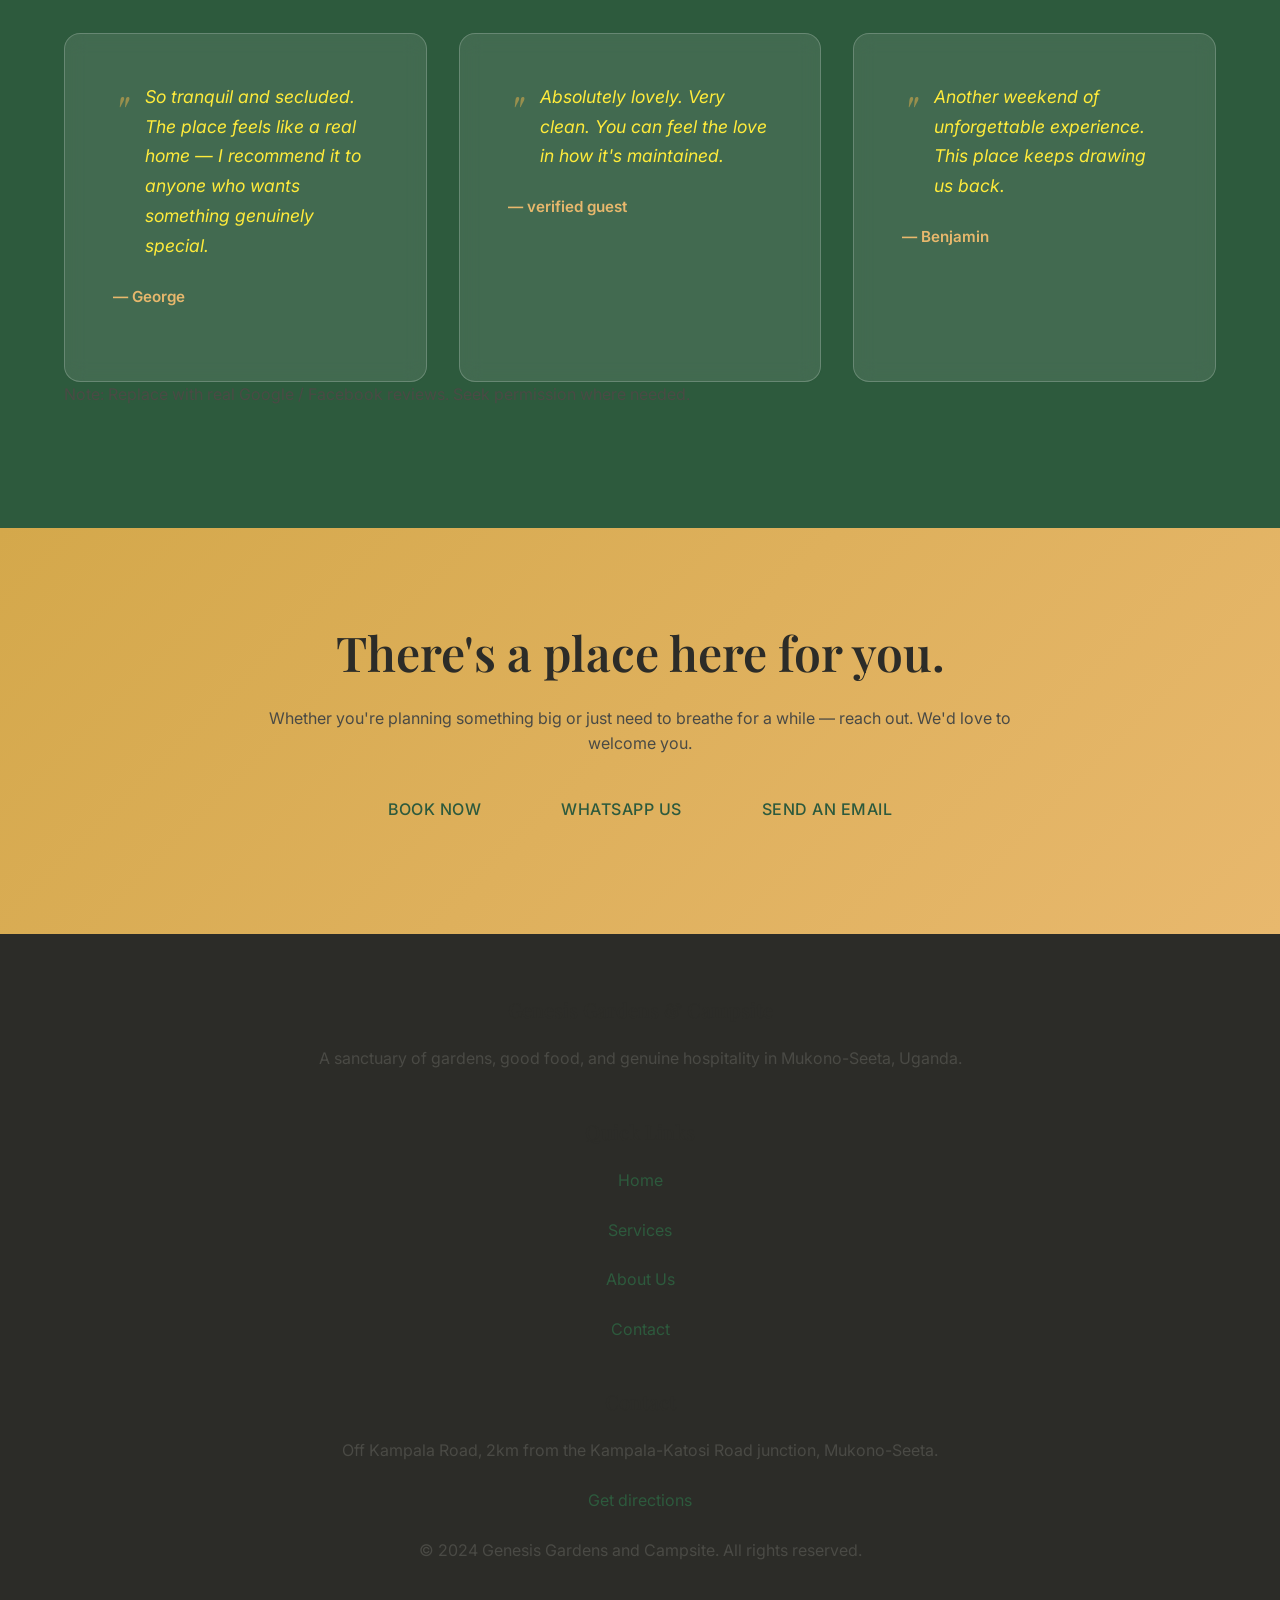
==== commit 16fe8590: "updating css" ====
--- a/index.html
+++ b/index.html
@@ -44,7 +44,7 @@
 
     <!-- Hero Section -->
   <section class="hero">
-    <div class="hero-bg-image" style="position: absolute; top: 0; left: 0; right: 0; bottom: 0; background: linear-gradient(135deg, rgba(45, 90, 61, 0.85) 0%, rgba(30, 61, 42, 0.9) 100%), url('WhatsApp-Image-2023-01-08-at-12.52.32.jpg') center/cover no-repeat; z-index: 0;"></div>
+    <div class="hero-bg-image"></div>
     <div class="hero-content">
       <h1 class="hero-headline">Come as a guest. Leave feeling like family.</h1>
       <p class="hero-subheadline">Genesis Gardens and Campsite is a place built from the heart — where lush gardens, warm hospitality, and a table always set for you come together, just minutes from Kampala.</p>
@@ -58,7 +58,7 @@
   <!-- About Section (Homepage One-liner) -->
   <section class="section">
     <div class="container container-narrow text-center">
-      <p class="lead" style="font-size: 1.25rem; line-height: 1.8; color: var(--dark-gray); font-style: italic;">
+      <p class="lead">
         Vanessa Ngango opened her home to the world because she believed everyone deserves a place that feels like somewhere they belong. What started as a passion for welcoming people became Genesis — a sanctuary of gardens, good food, and genuine care, just off Kampala Road in Mukono-Seeta.
       </p>
     </div>
@@ -71,10 +71,10 @@
         <h2>However you want to spend your time here, we'll make it feel like home.</h2>
       </div>
       
-      <div class="services-grid" style="display: grid; grid-template-columns: repeat(auto-fit, minmax(280px, 1fr)); gap: var(--space-lg); margin-top: var(--space-2xl);">
+      <div class="services-grid">
         <!-- Service Card 1 -->
         <div class="card">
-          <img src="WhatsApp-Image-2023-01-08-at-12.52.33.jpg" alt="Camping accommodation at Genesis Gardens" style="width: 100%; height: 200px; object-fit: cover; border-radius: var(--radius-md); margin-bottom: var(--space-md);">
+          <img src="WhatsApp-Image-2023-01-08-at-12.52.33.jpg" alt="Camping accommodation at Genesis Gardens" class="card-img">
           <svg class="card-icon" viewBox="0 0 64 64" xmlns="http://www.w3.org/2000/svg">
             <path d="M32 4C18 4 8 14 8 24v24c0 10 10 20 24 20s24-10 24-20V24c0-10-10-20-24-20zm0 8c6 0 8 4 8 8s-2 8-8 8-8-4-8-8 2-8 8-8z"/>
             <path d="M20 44h24v4H20z"/>
@@ -85,7 +85,7 @@
         
         <!-- Service Card 2 -->
         <div class="card">
-          <img src="WhatsApp-Image-2023-01-08-at-13.04.06.jpg" alt="Events and celebrations at Genesis Gardens" style="width: 100%; height: 200px; object-fit: cover; border-radius: var(--radius-md); margin-bottom: var(--space-md);">
+          <img src="WhatsApp-Image-2023-01-08-at-13.04.06.jpg" alt="Events and celebrations at Genesis Gardens" class="card-img">
           <svg class="card-icon" viewBox="0 0 64 64" xmlns="http://www.w3.org/2000/svg">
             <circle cx="32" cy="32" r="24"/>
             <path d="M32 18v14l8 8" stroke="currentColor" stroke-width="3" fill="none" stroke-linecap="round"/>
@@ -96,7 +96,7 @@
         
         <!-- Service Card 3 -->
         <div class="card">
-          <img src="WhatsApp-Image-2023-01-08-at-13.04.17.jpg" alt="Day visits and picnics at Genesis Gardens" style="width: 100%; height: 200px; object-fit: cover; border-radius: var(--radius-md); margin-bottom: var(--space-md);">
+          <img src="WhatsApp-Image-2023-01-08-at-13.04.17.jpg" alt="Day visits and picnics at Genesis Gardens" class="card-img">
           <svg class="card-icon" viewBox="0 0 64 64" xmlns="http://www.w3.org/2000/svg">
             <path d="M32 8L8 20v24l24 12 24-12V20L32 8zm0 8l16 8-16 8-16-8 16-8z"/>
             <circle cx="32" cy="32" r="4"/>
@@ -107,7 +107,7 @@
         
         <!-- Service Card 4 -->
         <div class="card">
-          <img src="WhatsApp-Image-2023-01-08-at-13.04.18.jpg" alt="Catering and dining at Genesis Gardens" style="width: 100%; height: 200px; object-fit: cover; border-radius: var(--radius-md); margin-bottom: var(--space-md);">
+          <img src="WhatsApp-Image-2023-01-08-at-13.04.18.jpg" alt="Catering and dining at Genesis Gardens" class="card-img">
           <svg class="card-icon" viewBox="0 0 64 64" xmlns="http://www.w3.org/2000/svg">
             <path d="M40 12H24c-8 0-12 8-12 8s4 8 12 8h16c8 0 12-8 12-8s-4-8-12-8z"/>
             <path d="M24 32v20c0 4 4 4 4 4h16c4 0 4-4 4-4V32c0-4-4-4-4-4H28c-4 0-4 4-4 4z"/>
@@ -143,7 +143,7 @@
         </div>
       </div>
       
-      <p style="margin-top: var(--space-xl); font-size: 0.9rem; opacity: 0.7;">Note: Replace with real Google / Facebook reviews. Seek permission where needed.</p>
+      <p class="quote-section">Note: Replace with real Google / Facebook reviews. Seek permission where needed.</p>
     </div>
   </section>
 
--- a/styles.css
+++ b/styles.css
@@ -111,6 +111,45 @@
   margin-bottom: var(--space-lg);
 }
 
+/* Card Image Styles */
+.card-img {
+  width: 100%;
+  height: 200px;
+  object-fit: cover;
+  border-radius: var(--radius-md);
+  margin-bottom: var(--space-md);
+}
+
+/* Hero Background Image */
+.hero-bg-image {
+  position: absolute;
+  top: 0;
+  left: 0;
+  right: 0;
+  bottom: 0;
+  background-size: cover;
+  background-position: center;
+  background-repeat: no-repeat;
+  z-index: 0;
+}
+
+/* Grid Container for Services */
+.services-grid {
+  display: grid;
+  grid-template-columns: repeat(auto-fit, minmax(280px, 1fr));
+  gap: var(--space-lg);
+  margin-top: var(--space-2xl);
+}
+
+/* Section Grid Layout */
+.section-grid {
+  display: grid;
+  grid-template-columns: 1fr 1fr;
+  gap: var(--space-2xl);
+  align-items: center;
+  margin-bottom: var(--space-2xl);
+}
+
 /* Utility Classes */
 .container {
   width: 100%;
@@ -202,8 +241,8 @@
   right: 0;
   z-index: 1000;
   background: rgba(255, 255, 255, 0.95);
+  -webkit-backdrop-filter: blur(10px);
   backdrop-filter: blur(10px);
-  -webkit-backdrop-filter: blur(10px);
   box-shadow: var(--shadow-sm);
   transition: all var(--transition-normal);
 }
@@ -451,8 +490,8 @@
 
 .testimonial-card {
   background: rgba(255, 255, 255, 0.1);
+  -webkit-backdrop-filter: blur(10px);
   backdrop-filter: blur(10px);
-  -webkit-backdrop-filter: blur(10px);
   border: 1px solid rgba(255, 255, 255, 0.2);
   border-radius: var(--radius-lg);
   padding: var(--space-xl);
@@ -466,6 +505,7 @@
   margin-bottom: var(--space-md);
   position: relative;
   padding-left: var(--space-lg);
+  color: #ffeb3b;
 }
 
 .testimonial-text::before {
@@ -498,216 +538,49 @@
   margin-bottom: var(--space-md);
 }
 
-.cta-banner p {
-  font-size: 1.2rem;
-  max-width: 600px;
-  margin: 0 auto var(--space-xl);
-  color: var(--dark-gray);
-}
-
-.cta-banner .btn {
-  background: var(--charcoal);
-  color: var(--white);
-  margin: var(--space-xs);
-}
-
-.cta-banner .btn:hover {
-  background: var(--black);
-}
-
-/* Service Detail Page */
-.service-hero {
-  background: var(--primary-green);
-  color: var(--white);
-  padding: var(--space-3xl) 0;
-  text-align: center;
-}
-
-.service-hero h1 {
-  color: var(--white);
-  margin-bottom: var(--space-md);
-}
-
-.service-hero p {
-  color: rgba(255, 255, 255, 0.9);
-  font-size: 1.2rem;
-  max-width: 700px;
-  margin: 0 auto;
-}
-
-.service-content {
-  padding: var(--space-3xl) 0;
-}
-
-.service-section {
-  margin-bottom: var(--space-3xl);
-}
-
-.service-section h3 {
-  color: var(--primary-green);
-  margin-bottom: var(--space-lg);
+/* Animations */
+@keyframes fadeInUp {
+  from {
+    opacity: 0;
+    transform: translateY(30px);
+  }
+  to {
+    opacity: 1;
+    transform: translateY(0);
+  }
+}
+
+/* Testimonial Background */
+.testimonial-bg {
   position: relative;
-  padding-left: var(--space-lg);
-}
-
-.service-section h3::before {
-  content: '';
-  position: absolute;
-  left: 0;
-  top: 50%;
-  transform: translateY(-50%);
-  width: 4px;
-  height: 100%;
-  background: var(--accent-gold);
-  border-radius: 2px;
-}
-
-.feature-list {
-  list-style: none;
-  display: grid;
-  grid-template-columns: repeat(auto-fit, minmax(250px, 1fr));
-  gap: var(--space-md);
-  margin-top: var(--space-lg);
-}
-
-.feature-list li {
-  display: flex;
-  align-items: center;
-  gap: var(--space-sm);
-  color: var(--dark-gray);
-}
-
-.feature-list li::before {
-  content: '✓';
-  display: flex;
-  align-items: center;
-  justify-content: center;
-  width: 24px;
-  height: 24px;
-  background: var(--accent-gold);
-  color: var(--white);
-  border-radius: 50%;
-  font-size: 0.8rem;
-  font-weight: bold;
-  flex-shrink: 0;
-}
-
-/* About Page */
-.about-hero {
-  background: var(--primary-green);
-  color: var(--white);
-  padding: var(--space-3xl) 0;
-  text-align: center;
-}
-
-.about-hero h1 {
-  color: var(--white);
-  margin-bottom: var(--space-lg);
-}
-
-.origin-story {
-  padding: var(--space-3xl) 0;
-  max-width: 800px;
-  margin: 0 auto;
-}
-
-.origin-story p {
-  font-size: 1.1rem;
+  border-radius: var(--radius-xl);
+  overflow: hidden;
+  box-shadow: var(--shadow-lg);
+}
+
+/* Lead Paragraph */
+.lead {
+  font-size: 1.25rem;
   line-height: 1.8;
   color: var(--dark-gray);
-}
-
-.values-section {
-  background: var(--white);
-  padding: var(--space-3xl) 0;
-}
-
-.values-grid {
-  display: grid;
-  grid-template-columns: repeat(auto-fit, minmax(280px, 1fr));
-  gap: var(--space-xl);
-  margin-top: var(--space-2xl);
-}
-
-.value-card {
-  text-align: center;
-  padding: var(--space-xl);
-}
-
-.value-icon {
-  width: 80px;
-  height: 80px;
-  margin: 0 auto var(--space-md);
-  fill: var(--accent-gold);
-}
-
-.value-card h3 {
-  color: var(--primary-green);
-  margin-bottom: var(--space-sm);
-}
-
-/* Contact Page */
-.contact-hero {
-  background: var(--primary-green);
-  color: var(--white);
-  padding: var(--space-3xl) 0;
-  text-align: center;
-}
-
-.contact-content {
-  padding: var(--space-3xl) 0;
-}
-
-.contact-grid {
-  display: grid;
-  grid-template-columns: repeat(auto-fit, minmax(250px, 1fr));
-  gap: var(--space-lg);
-  margin-bottom: var(--space-3xl);
-}
-
-.contact-card {
-  background: var(--white);
-  padding: var(--space-xl);
-  border-radius: var(--radius-lg);
-  text-align: center;
-  box-shadow: var(--shadow-sm);
-  transition: all var(--transition-normal);
-}
-
-.contact-card:hover {
-  transform: translateY(-4px);
-  box-shadow: var(--shadow-md);
-}
-
-.contact-icon {
-  width: 48px;
-  height: 48px;
-  margin-bottom: var(--space-md);
-  fill: var(--primary-green);
-}
-
-.contact-card h4 {
-  margin-bottom: var(--space-xs);
-  color: var(--charcoal);
-}
-
-.contact-card p {
+  font-style: italic;
+}
+
+/* Section Heading Title */
+.section-heading-title {
+  margin-bottom: var(--space-lg);
+}
+
+/* Section Description */
+.section-description {
+  font-size: 1.2rem;
   color: var(--dark-gray);
-  margin-bottom: 0;
-}
-
-.contact-card a {
-  color: var(--primary-green);
-  font-weight: 500;
+  margin-top: var(--space-sm);
 }
 
 /* Form Styles */
 .contact-form {
-  background: var(--white);
-  padding: var(--space-2xl);
-  border-radius: var(--radius-lg);
-  box-shadow: var(--shadow-md);
-  max-width: 700px;
+  max-width: 600px;
   margin: 0 auto;
 }
 
@@ -723,24 +596,20 @@
 }
 
 .form-input,
-.form-textarea,
-.form-select {
+.form-textarea {
   width: 100%;
-  padding: var(--space-sm) var(--space-md);
-  border: 2px solid var(--light-gray);
+  padding: var(--space-sm);
+  border: 1px solid var(--light-gray);
   border-radius: var(--radius-md);
   font-family: var(--font-secondary);
   font-size: 1rem;
-  transition: all var(--transition-fast);
-  background: var(--white);
+  transition: border-color var(--transition-fast);
 }
 
 .form-input:focus,
-.form-textarea:focus,
-.form-select:focus {
+.form-textarea:focus {
   outline: none;
   border-color: var(--primary-green);
-  box-shadow: 0 0 0 3px rgba(45, 90, 61, 0.1);
 }
 
 .form-textarea {
@@ -748,82 +617,39 @@
   min-height: 120px;
 }
 
-.form-select {
-  cursor: pointer;
-}
-
 .form-submit {
   width: 100%;
-  padding: var(--space-md);
-  font-size: 1.1rem;
 }
 
 /* Footer */
 .footer {
   background: var(--charcoal);
   color: var(--white);
-  padding: var(--space-2xl) 0 var(--space-lg);
+  padding: var(--space-2xl) 0;
+  text-align: center;
 }
 
 .footer-content {
-  display: grid;
-  grid-template-columns: repeat(auto-fit, minmax(200px, 1fr));
-  gap: var(--space-xl);
-  margin-bottom: var(--space-xl);
-}
-
-.footer-section h4 {
-  color: var(--white);
-  margin-bottom: var(--space-md);
-  font-size: 1.1rem;
-}
-
-.footer-section p,
-.footer-section a {
-  color: rgba(255, 255, 255, 0.7);
-  font-size: 0.95rem;
-  line-height: 1.8;
-}
-
-.footer-section a:hover {
-  color: var(--accent-warm);
-}
-
-.footer-bottom {
-  text-align: center;
-  padding-top: var(--space-lg);
-  border-top: 1px solid rgba(255, 255, 255, 0.1);
-  color: rgba(255, 255, 255, 0.5);
+  display: flex;
+  flex-direction: column;
+  align-items: center;
+  gap: var(--space-md);
+}
+
+.footer-logo {
+  font-family: var(--font-primary);
+  font-size: 1.5rem;
+  font-weight: 700;
+  color: var(--white);
+}
+
+.footer-text {
+  color: var(--medium-gray);
   font-size: 0.9rem;
-}
-
-/* Animations */
-@keyframes fadeInUp {
-  from {
-    opacity: 0;
-    transform: translateY(30px);
-  }
-  to {
-    opacity: 1;
-    transform: translateY(0);
-  }
-}
-
-@keyframes fadeIn {
-  from { opacity: 0; }
-  to { opacity: 1; }
-}
-
-.fade-in {
-  animation: fadeIn 0.6s ease-out;
 }
 
 /* Responsive Design */
 @media (max-width: 768px) {
-  .mobile-menu-toggle {
-    display: flex;
-  }
-  
   .nav-menu {
     position: fixed;
     top: 80px;
@@ -833,111 +659,33 @@
     flex-direction: column;
     padding: var(--space-lg);
     gap: var(--space-md);
-    box-shadow: var(--shadow-lg);
-    transform: translateY(-100%);
-    opacity: 0;
-    visibility: hidden;
-    transition: all var(--transition-normal);
-  }
-  
+    box-shadow: var(--shadow-md);
+    transform: translateX(-100%);
+    transition: transform var(--transition-normal);
+  }
+
   .nav-menu.active {
-    transform: translateY(0);
-    opacity: 1;
-    visibility: visible;
-  }
-  
-  .hero-cta {
-    flex-direction: column;
-    align-items: center;
-  }
-  
-  .btn-group {
-    flex-direction: column;
-    width: 100%;
-  }
-  
-  .btn-group .btn {
-    width: 100%;
-  }
-  
-  .section {
-    padding: var(--space-2xl) 0;
-  }
-  
-  .contact-form {
-    padding: var(--space-lg);
-  }
-}
-
-@media (max-width: 480px) {
-  :root {
-    --space-lg: 1.5rem;
-    --space-xl: 2rem;
-    --space-2xl: 2.5rem;
-    --space-3xl: 3rem;
-  }
-  
+    transform: translateX(0);
+  }
+
+  .mobile-menu-toggle {
+    display: flex;
+  }
+
   .hero-headline {
-    font-size: 2rem;
-  }
-  
-  .card {
-    padding: var(--space-lg);
-  }
-}
-
-/* Smooth Scrolling for anchor links */
-html {
-  scroll-padding-top: 80px;
-}
-
-/* Card Images */
-.card img {
-  transition: transform var(--transition-normal);
-}
-
-.card:hover img {
-  transform: scale(1.05);
-}
-
-/* Section Dividers */
-.section-divider {
-  height: 100px;
-  background: linear-gradient(135deg, var(--primary-green) 0%, var(--accent-gold) 100%);
-  position: relative;
-}
-
-/* Image Overlays */
-.img-overlay {
-  position: relative;
-}
-
-.img-overlay::after {
-  content: '';
-  position: absolute;
-  bottom: 0;
-  left: 0;
-  right: 0;
-  height: 50%;
-  background: linear-gradient(transparent, rgba(0,0,0,0.3));
-  pointer-events: none;
-  border-radius: var(--radius-lg);
-}
-
-/* Lead text */
-.lead {
-  font-size: 1.25rem;
-  line-height: 1.8;
-  color: var(--dark-gray);
-}
-
-/* Responsive images */
-@media (max-width: 768px) {
-  .card img {
-    height: 200px;
-  }
-  
-  .service-content .card img {
-    height: 250px;
-  }
-}
+    font-size: clamp(2rem, 8vw, 3rem);
+  }
+
+  .hero-subheadline {
+    font-size: 1rem;
+  }
+
+  .section-grid {
+    grid-template-columns: 1fr;
+    gap: var(--space-lg);
+  }
+
+  .services-grid {
+    grid-template-columns: 1fr;
+  }
+}
